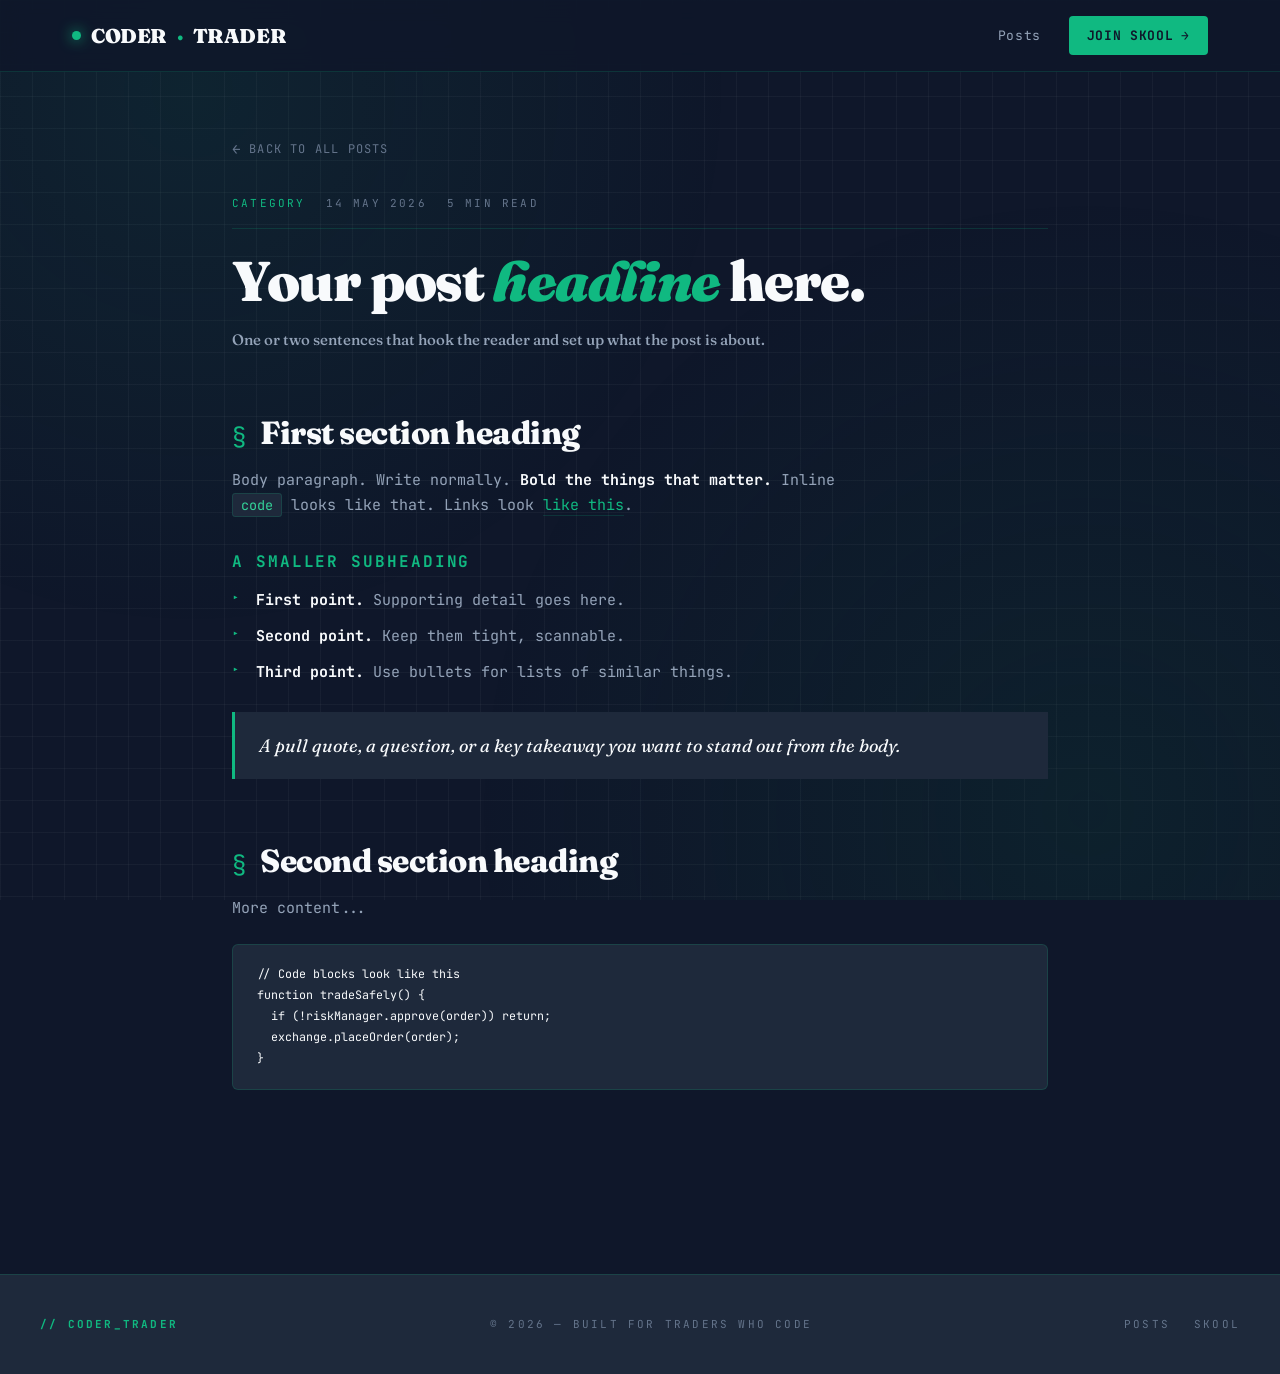
==== _template.html @ 347738a1 "Initial commit: flat static site at repo root Layout matches README: index.html and _template.html a" ====
<!DOCTYPE html>
<html lang="en">
<head>
  <meta charset="UTF-8">
  <meta name="viewport" content="width=device-width, initial-scale=1.0">

  <!-- CHANGE THESE TWO LINES PER POST -->
  <title>Post Title — Coder Trader</title>
  <meta name="description" content="One sentence describing this post.">

  <!-- Shared template (do not edit) -->
  <link rel="preconnect" href="https://fonts.googleapis.com">
  <link rel="preconnect" href="https://fonts.gstatic.com" crossorigin>
  <link href="https://fonts.googleapis.com/css2?family=JetBrains+Mono:wght@400;500;700;800&family=Fraunces:opsz,wght@9..144,600;9..144,800;9..144,900&display=swap" rel="stylesheet">
  <link rel="stylesheet" href="/assets/style.css">
</head>
<body>

  <!-- Navbar is auto-injected here -->

  <main class="site-main" data-back-to-contents>

    <!-- =========================================
         WRITE YOUR POST CONTENT BELOW THIS LINE
         ========================================= -->

    <div class="post-meta">
      <span class="tag">CATEGORY</span>
      <span>14 May 2026</span>
      <span>5 min read</span>
    </div>

    <h1>Your post <span class="accent">headline</span> here.</h1>

    <p class="post-lede">
      One or two sentences that hook the reader and set up what the post is about.
    </p>

    <h2>First section heading</h2>

    <p>
      Body paragraph. Write normally. <strong>Bold the things that matter.</strong>
      Inline <code>code</code> looks like that. Links look <a href="#">like this</a>.
    </p>

    <h3>A smaller subheading</h3>

    <ul>
      <li><strong>First point.</strong> Supporting detail goes here.</li>
      <li><strong>Second point.</strong> Keep them tight, scannable.</li>
      <li><strong>Third point.</strong> Use bullets for lists of similar things.</li>
    </ul>

    <blockquote>
      A pull quote, a question, or a key takeaway you want to stand out from the body.
    </blockquote>

    <h2>Second section heading</h2>

    <p>More content...</p>

    <pre><code>// Code blocks look like this
function tradeSafely() {
  if (!riskManager.approve(order)) return;
  exchange.placeOrder(order);
}</code></pre>

    <!-- =========================================
         END OF POST CONTENT
         ========================================= -->

  </main>

  <!-- Footer is auto-injected here -->

  <script src="/assets/template.js"></script>
</body>
</html>
---- assets/style.css ----
/* ============================================
   CODER TRADER - SHARED STYLES
   Edit this file to change the look of every page
   ============================================ */

:root {
  /* Palette */
  --bg: #0F172A;          /* Obsidian - page background */
  --surface: #1E293B;     /* Terminal - cards, nav */
  --surface-hover: #243349;
  --deep: #064E3B;        /* Forest - depth, secondary */
  --accent: #10B981;      /* Emerald 500 - primary */
  --accent-light: #34D399;/* Emerald 400 - hover */
  --ink: #F8FAFC;         /* Slate 50 - headings, body */
  --ink-dim: #94A3B8;     /* Slate 400 - secondary text */
  --ink-faint: #64748B;
  --danger: #F43F5E;      /* Rose 500 - errors */
  --grid-line: rgba(248, 250, 252, 0.04);
  --border: rgba(16, 185, 129, 0.18);
  --border-bright: rgba(16, 185, 129, 0.5);

  --max-width: 880px;
  --nav-height: 64px;
}

* { box-sizing: border-box; margin: 0; padding: 0; }

html { scroll-behavior: smooth; }

body {
  background: var(--bg);
  color: var(--ink);
  font-family: 'JetBrains Mono', ui-monospace, monospace;
  min-height: 100vh;
  line-height: 1.65;
  background-image:
    linear-gradient(var(--grid-line) 1px, transparent 1px),
    linear-gradient(90deg, var(--grid-line) 1px, transparent 1px);
  background-size: 32px 32px;
  background-attachment: fixed;
  position: relative;
}

body::before {
  content: '';
  position: fixed;
  inset: 0;
  background:
    radial-gradient(circle at 15% 10%, rgba(16, 185, 129, 0.08), transparent 40%),
    radial-gradient(circle at 85% 90%, rgba(6, 78, 59, 0.18), transparent 45%);
  pointer-events: none;
  z-index: 0;
}

/* ============================================
   NAVBAR
   ============================================ */
.site-nav {
  position: sticky;
  top: 0;
  z-index: 100;
  background: rgba(15, 23, 42, 0.85);
  backdrop-filter: blur(12px);
  -webkit-backdrop-filter: blur(12px);
  border-bottom: 1px solid var(--border);
}

.site-nav__inner {
  max-width: 1200px;
  margin: 0 auto;
  padding: 16px 32px;
  display: flex;
  align-items: center;
  justify-content: space-between;
  gap: 16px;
}

.site-nav__brand {
  font-family: 'Fraunces', serif;
  font-weight: 900;
  font-size: 20px;
  color: var(--ink);
  text-decoration: none;
  letter-spacing: -0.02em;
  display: flex;
  align-items: center;
  gap: 10px;
}

.site-nav__brand .dot {
  width: 9px;
  height: 9px;
  background: var(--accent);
  border-radius: 50%;
  box-shadow: 0 0 14px var(--accent);
  animation: pulse 2.4s ease-in-out infinite;
}

@keyframes pulse {
  0%, 100% { opacity: 1; transform: scale(1); }
  50% { opacity: 0.55; transform: scale(0.9); }
}

.site-nav__links {
  display: flex;
  gap: 28px;
  align-items: center;
}

.site-nav__links a {
  font-size: 13px;
  color: var(--ink-dim);
  text-decoration: none;
  letter-spacing: 0.05em;
  transition: color 0.15s;
}

.site-nav__links a:hover {
  color: var(--ink);
}

.site-nav__cta {
  display: inline-flex;
  align-items: center;
  gap: 8px;
  padding: 9px 18px;
  background: var(--accent);
  color: var(--bg) !important;
  font-weight: 700;
  font-size: 12px;
  letter-spacing: 0.08em;
  text-transform: uppercase;
  border-radius: 4px;
  transition: all 0.2s;
  text-decoration: none;
}

.site-nav__cta:hover {
  background: var(--accent-light);
  color: var(--bg) !important;
  transform: translateY(-1px);
  box-shadow: 0 6px 20px rgba(16, 185, 129, 0.35);
}

.site-nav__cta::after {
  content: '→';
  font-weight: 400;
}

/* ============================================
   MAIN CONTAINER
   ============================================ */
.site-main {
  position: relative;
  z-index: 1;
  max-width: var(--max-width);
  margin: 0 auto;
  padding: 64px 32px 96px;
}

.site-main.wide {
  max-width: 1200px;
}

/* ============================================
   TYPOGRAPHY
   ============================================ */
.site-main h1 {
  font-family: 'Fraunces', serif;
  font-weight: 900;
  font-size: clamp(34px, 5.5vw, 56px);
  line-height: 1;
  letter-spacing: -0.025em;
  color: var(--ink);
  margin-bottom: 20px;
}

.site-main h1 .accent {
  color: var(--accent);
  font-style: italic;
}

.site-main h2 {
  font-family: 'Fraunces', serif;
  font-weight: 800;
  font-size: clamp(24px, 3vw, 32px);
  line-height: 1.15;
  letter-spacing: -0.015em;
  color: var(--ink);
  margin-top: 56px;
  margin-bottom: 16px;
  padding-top: 8px;
}

.site-main h2::before {
  content: '§ ';
  color: var(--accent);
  font-family: 'JetBrains Mono', monospace;
  font-weight: 400;
  font-size: 0.75em;
  letter-spacing: 0;
}

.site-main h3 {
  font-family: 'JetBrains Mono', monospace;
  font-weight: 700;
  font-size: 16px;
  text-transform: uppercase;
  letter-spacing: 0.12em;
  color: var(--accent);
  margin-top: 32px;
  margin-bottom: 12px;
}

.site-main p {
  font-size: 15px;
  color: var(--ink-dim);
  margin-bottom: 18px;
  max-width: 68ch;
}

.site-main p strong, .site-main li strong {
  color: var(--ink);
  font-weight: 700;
}

.site-main a {
  color: var(--accent);
  text-decoration: none;
  border-bottom: 1px solid var(--border);
  transition: border-color 0.15s;
}

.site-main a:hover {
  border-bottom-color: var(--accent);
}

.site-main ul, .site-main ol {
  margin: 0 0 24px 0;
  padding-left: 0;
  list-style: none;
  max-width: 68ch;
}

.site-main ul li, .site-main ol li {
  font-size: 15px;
  color: var(--ink-dim);
  padding-left: 24px;
  position: relative;
  margin-bottom: 12px;
  line-height: 1.6;
}

.site-main ul li::before {
  content: '▸';
  position: absolute;
  left: 0;
  top: 1px;
  color: var(--accent);
  font-size: 12px;
}

.site-main ol {
  counter-reset: ol-counter;
}

.site-main ol li {
  counter-increment: ol-counter;
}

.site-main ol li::before {
  content: counter(ol-counter, decimal-leading-zero);
  position: absolute;
  left: 0;
  top: 1px;
  color: var(--accent);
  font-size: 12px;
  font-weight: 700;
}

.site-main blockquote {
  border-left: 3px solid var(--accent);
  background: var(--surface);
  padding: 20px 24px;
  margin: 28px 0;
  font-family: 'Fraunces', serif;
  font-style: italic;
  font-size: 18px;
  color: var(--ink);
  line-height: 1.5;
}

.site-main code {
  font-family: 'JetBrains Mono', monospace;
  font-size: 0.9em;
  background: var(--surface);
  color: var(--accent-light);
  padding: 2px 8px;
  border-radius: 3px;
  border: 1px solid var(--border);
}

.site-main pre {
  background: var(--surface);
  border: 1px solid var(--border);
  padding: 20px 24px;
  border-radius: 6px;
  overflow-x: auto;
  margin: 24px 0;
  font-size: 13px;
  line-height: 1.6;
}

.site-main pre code {
  background: none;
  border: none;
  padding: 0;
  color: var(--ink);
}

.site-main hr {
  border: none;
  height: 1px;
  background: var(--border);
  margin: 48px 0;
}

/* ============================================
   POST META (date, category, etc)
   ============================================ */
.post-meta {
  display: flex;
  gap: 20px;
  font-size: 11px;
  letter-spacing: 0.2em;
  color: var(--ink-faint);
  text-transform: uppercase;
  margin-bottom: 24px;
  padding-bottom: 16px;
  border-bottom: 1px solid var(--border);
}

.post-meta .tag {
  color: var(--accent);
}

.post-lede {
  font-family: 'Fraunces', serif;
  font-size: clamp(18px, 2.2vw, 22px);
  line-height: 1.5;
  color: var(--ink-dim);
  margin-bottom: 40px;
  font-weight: 500;
  max-width: 65ch;
}

/* ============================================
   CONTENTS GRID (for index page)
   ============================================ */
.contents-grid {
  display: grid;
  grid-template-columns: repeat(auto-fill, minmax(320px, 1fr));
  gap: 20px;
  margin-top: 40px;
}

.content-card {
  background: var(--surface);
  border: 1px solid var(--border);
  padding: 28px 26px;
  text-decoration: none !important;
  display: block;
  position: relative;
  transition: all 0.2s;
  border-bottom: 1px solid var(--border) !important;
}

.content-card:hover {
  background: var(--surface-hover);
  border-color: var(--border-bright) !important;
  transform: translateY(-2px);
}

.content-card__num {
  position: absolute;
  top: 20px;
  right: 24px;
  font-family: 'Fraunces', serif;
  font-size: 36px;
  font-weight: 900;
  color: var(--ink-faint);
  opacity: 0.25;
  line-height: 1;
}

.content-card__tag {
  display: inline-block;
  font-size: 10px;
  letter-spacing: 0.2em;
  color: var(--accent);
  text-transform: uppercase;
  margin-bottom: 16px;
  font-weight: 700;
}

.content-card__title {
  font-family: 'Fraunces', serif;
  font-size: 22px;
  font-weight: 700;
  color: var(--ink);
  line-height: 1.2;
  margin-bottom: 12px;
  letter-spacing: -0.01em;
}

.content-card__desc {
  font-size: 13px;
  color: var(--ink-dim);
  line-height: 1.55;
  margin-bottom: 20px;
}

.content-card__footer {
  font-size: 11px;
  letter-spacing: 0.15em;
  color: var(--ink-faint);
  text-transform: uppercase;
  display: flex;
  justify-content: space-between;
  align-items: center;
  padding-top: 14px;
  border-top: 1px solid var(--grid-line);
}

.content-card__footer .arrow {
  color: var(--accent);
  font-size: 14px;
  transition: transform 0.2s;
}

.content-card:hover .content-card__footer .arrow {
  transform: translateX(4px);
}

/* ============================================
   FOOTER
   ============================================ */
.site-footer {
  position: relative;
  z-index: 1;
  border-top: 1px solid var(--border);
  margin-top: 64px;
  padding: 40px 32px;
  background: var(--surface);
}

.site-footer__inner {
  max-width: 1200px;
  margin: 0 auto;
  display: flex;
  justify-content: space-between;
  align-items: center;
  gap: 24px;
  flex-wrap: wrap;
  font-size: 11px;
  letter-spacing: 0.2em;
  color: var(--ink-faint);
  text-transform: uppercase;
}

.site-footer__brand {
  color: var(--accent);
  font-weight: 700;
}

.site-footer__links {
  display: flex;
  gap: 24px;
}

.site-footer__links a {
  color: var(--ink-faint);
  text-decoration: none;
  transition: color 0.15s;
}

.site-footer__links a:hover {
  color: var(--accent);
}

/* ============================================
   BACK LINK
   ============================================ */
.back-link {
  display: inline-flex;
  align-items: center;
  gap: 8px;
  font-size: 12px;
  color: var(--ink-faint) !important;
  text-decoration: none !important;
  border: none !important;
  letter-spacing: 0.1em;
  text-transform: uppercase;
  margin-bottom: 32px;
  transition: color 0.15s;
}

.back-link:hover {
  color: var(--accent) !important;
}

.back-link::before {
  content: '←';
  font-size: 14px;
}

/* ============================================
   RESPONSIVE
   ============================================ */
@media (max-width: 640px) {
  .site-nav__inner { padding: 14px 20px; }
  .site-nav__links { gap: 16px; }
  .site-nav__links a:not(.site-nav__cta) { display: none; }
  .site-main { padding: 40px 20px 64px; }
  .site-footer__inner { flex-direction: column; text-align: center; }
}
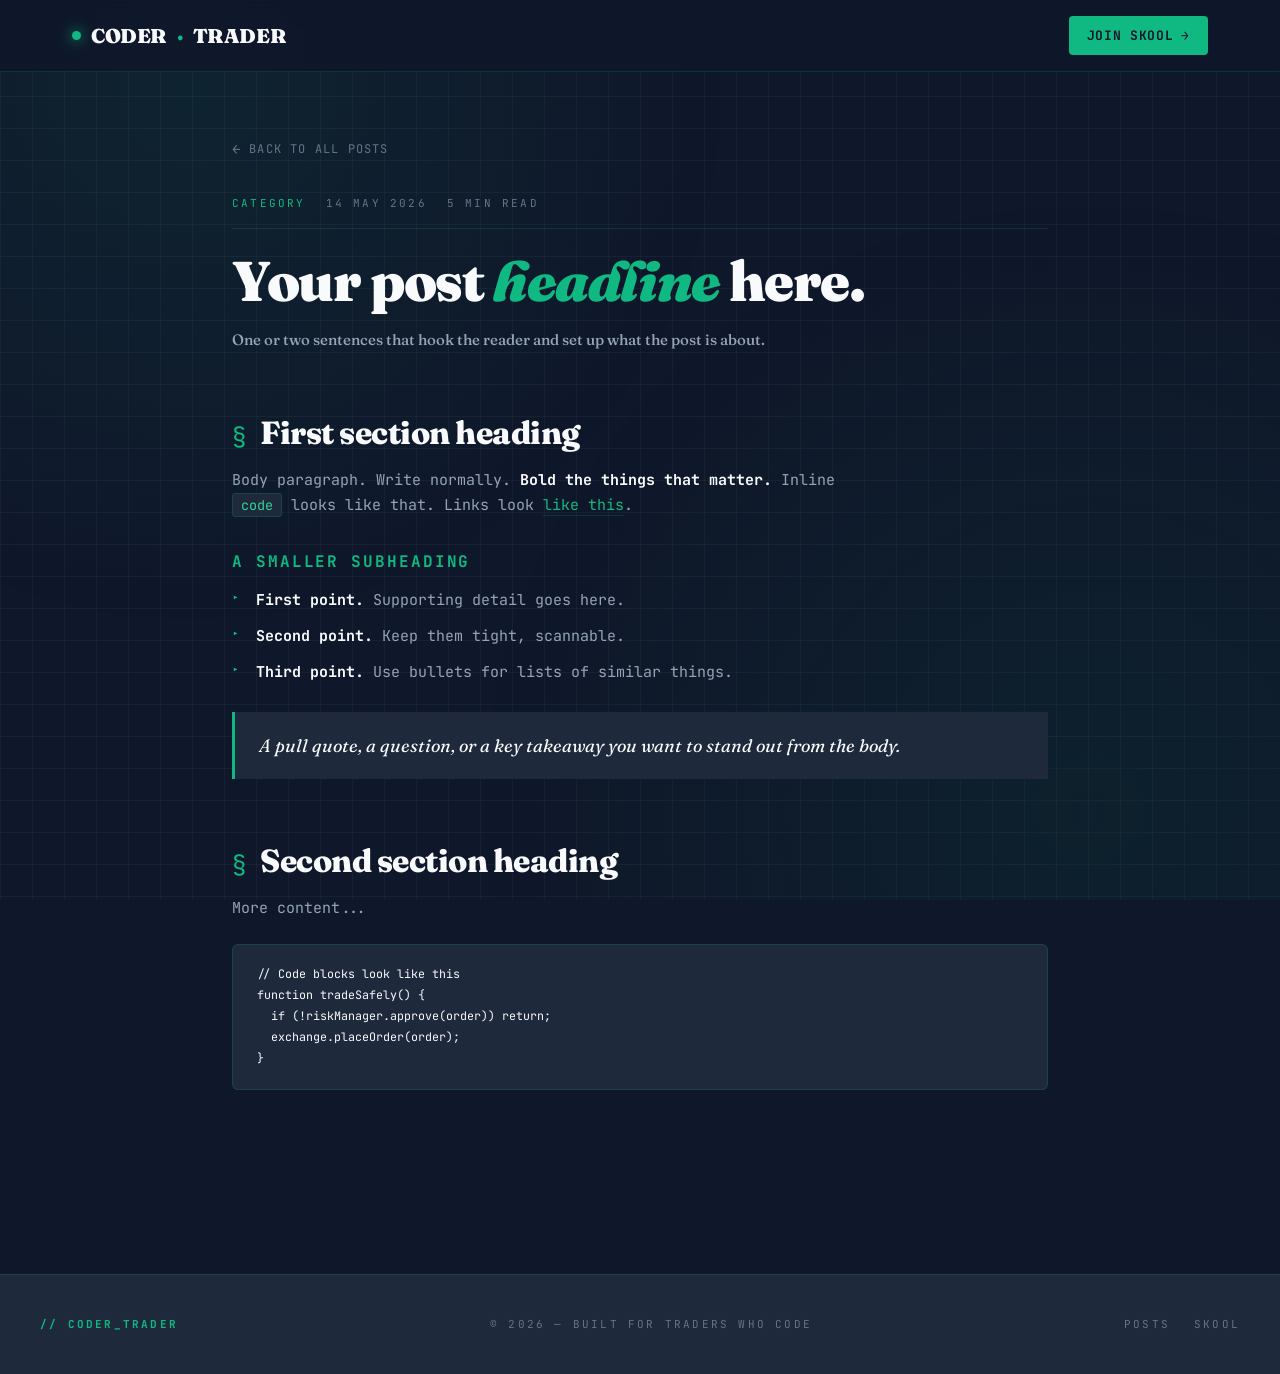
==== commit 13b82727: "Update asset paths in HTML and JavaScript files for relative linking" ====
--- a/_template.html
+++ b/_template.html
@@ -12,7 +12,7 @@
   <link rel="preconnect" href="https://fonts.googleapis.com">
   <link rel="preconnect" href="https://fonts.gstatic.com" crossorigin>
   <link href="https://fonts.googleapis.com/css2?family=JetBrains+Mono:wght@400;500;700;800&family=Fraunces:opsz,wght@9..144,600;9..144,800;9..144,900&display=swap" rel="stylesheet">
-  <link rel="stylesheet" href="/assets/style.css">
+  <link rel="stylesheet" href="../assets/style.css">
 </head>
 <body>
 
@@ -73,6 +73,6 @@
 
   <!-- Footer is auto-injected here -->
 
-  <script src="/assets/template.js"></script>
+  <script src="../assets/template.js"></script>
 </body>
 </html>
